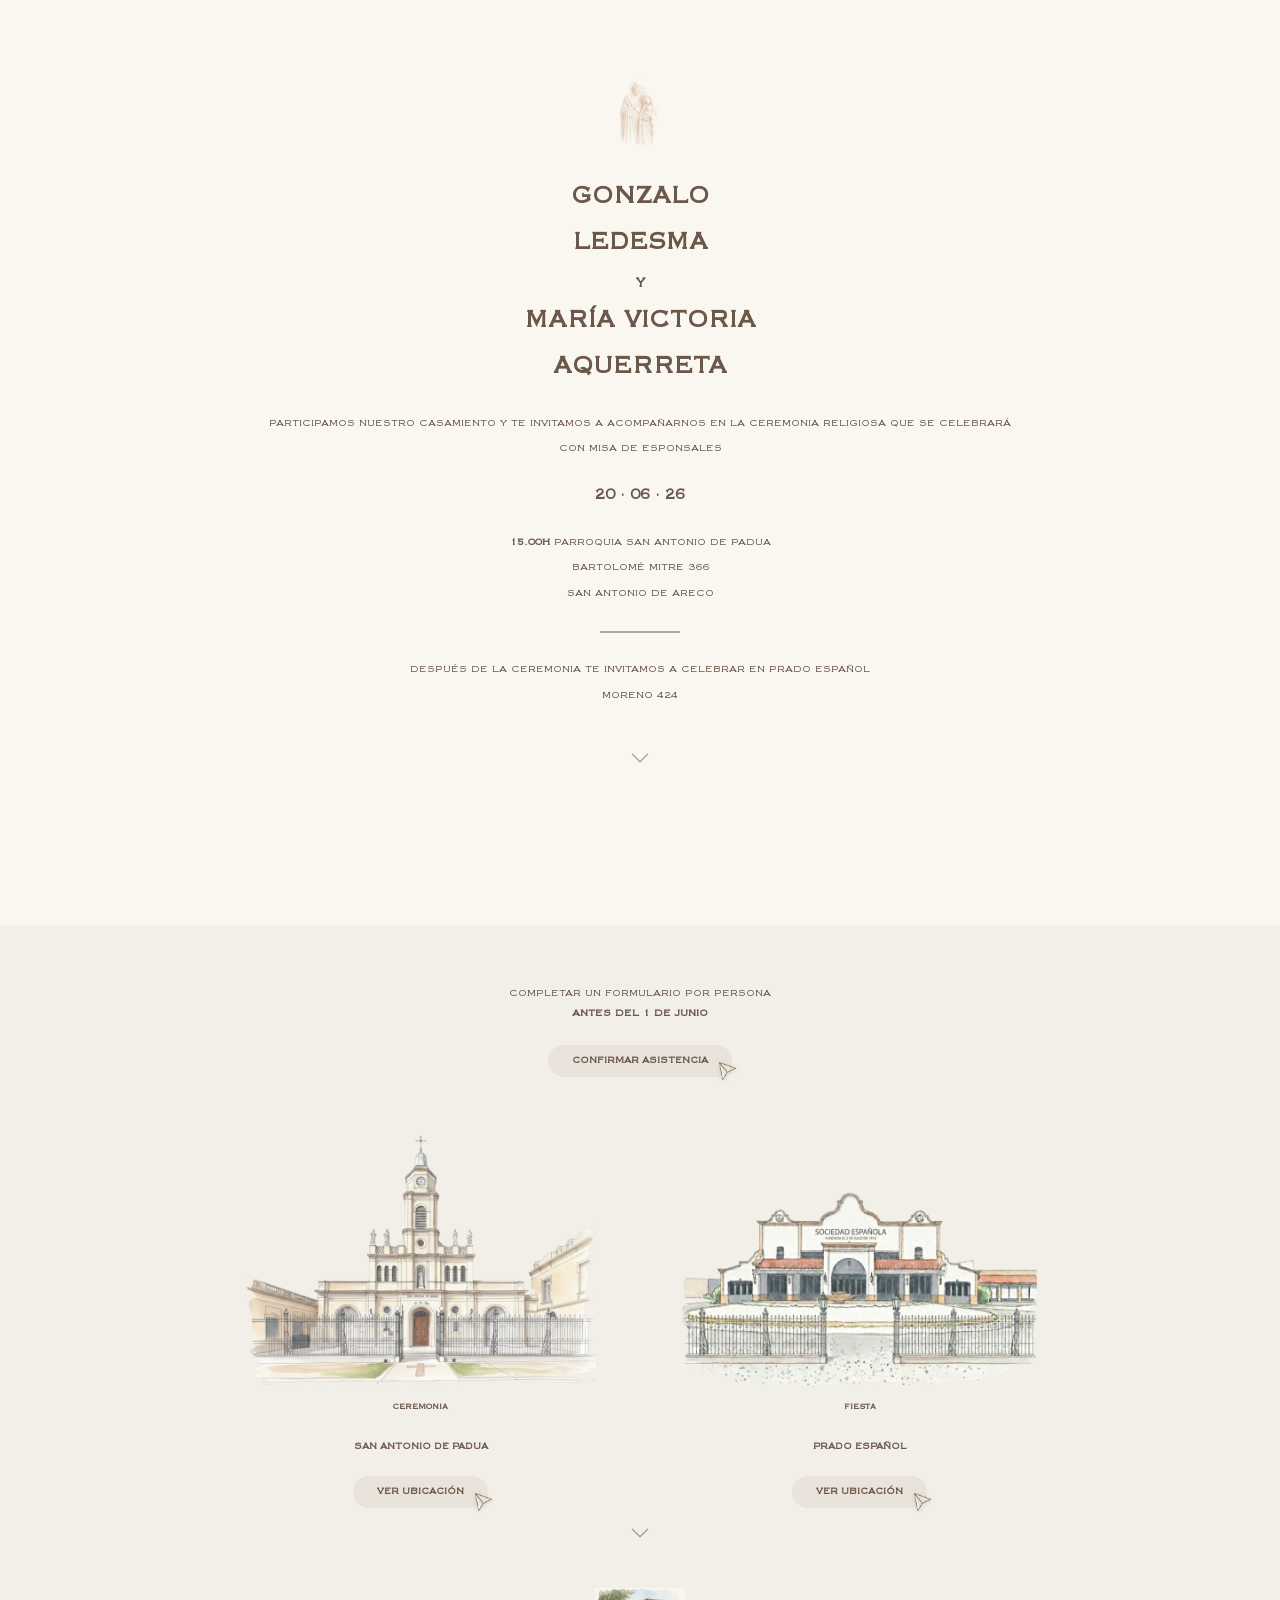
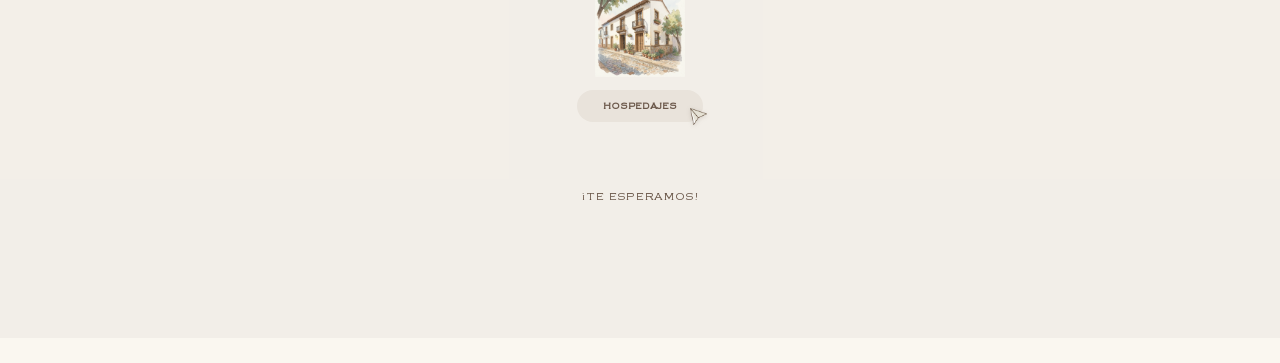
==== inv-gyv/index.html @ 367d3600 "Add files via upload" ====
<!DOCTYPE html>
<html lang="es">
<head>
    <meta charset="UTF-8">
    <meta name="viewport" content="width=device-width, initial-scale=1.0">
    <title>Invitación - Gonzalo y Victoria</title>
    <meta property="og:title" content="Invitación - Gonzalo y María Victoria">
    <meta property="og:image" content="https://ticketia.com.ar/casamiento/img/og-invitacion.jpg">
    <meta property="og:type" content="website">
    <meta name="twitter:card" content="summary_large_image">
    <meta name="twitter:image" content="https://ticketia.com.ar/casamiento/img/og-invitacion.jpg">
    <link rel="stylesheet" href="https://cdn.jsdelivr.net/npm/bootstrap@5.3.2/dist/css/bootstrap.min.css">
    <link rel="stylesheet" href="https://cdn.jsdelivr.net/npm/bootstrap-icons@1.11.3/font/bootstrap-icons.min.css">
    <link rel="stylesheet" href="../css/styles.css?v=202603182200">
    <script>
    (function() {
        var ua = navigator.userAgent || navigator.vendor || window.opera;
        var os = 'os-other';
        if (/iPad|iPhone|iPod/.test(ua)) os = 'os-ios';
        else if (/Mac/.test(navigator.platform) || /Macintosh|MacIntel/.test(ua)) os = 'os-mac';
        else if (/Android/.test(ua)) os = 'os-android';
        else if (/Win/.test(navigator.platform) || /Windows/.test(ua)) os = 'os-windows';
        document.documentElement.classList.add(os);
    })();
    </script>
</head>
<body>

    <main class="container">
        <div class="page page-1">
        <div class="first-screen">
        <div class="intro-block">
        <section class="section hero">
            <img src="../img/sagrada-familia.png" alt="Sagrada Familia" class="top-icon">
            <h1 class="names">
                GONZALO<br>LEDESMA<br>
                <span class="and">Y</span>
                MARÍA VICTORIA<br>AQUERRETA
            </h1>
            <div class="divider divider-line divider--no-line"></div>
            <p class="text-caps text-smaller">
                Participamos nuestro casamiento y te invitamos a acompañarnos en la ceremonia religiosa que se celebrará con misa de esponsales
            </p>
        </section>

        <section class="section details">

            <h2 class="main-date">20 · 06 · 26</h2>
            <p class="text-caps text-smaller">
                <span class="time-sep">15.00H </span>Parroquia San Antonio de Padua<br>
                Bartolomé Mitre 366<br>
                San Antonio de Areco
            </p>
            
            <div class="divider divider-line divider--balanced"></div>
            
            <p class="text-caps text-smaller text-recepcion">Después de la ceremonia te invitamos a celebrar en Prado Español<br>Moreno 424</p>
        </section>
        </div>
            
            <a href="#confirmar" class="scroll-indicator" aria-label="Ver siguiente sección">
                <i class="bi bi-chevron-down" aria-hidden="true"></i>
            </a>
        </div>
        </div>

        <div class="page page-2" id="confirmar">
        <div class="page-2-screen">
        <section class="section maps">
            <div class="maps-confirm-block">
            <div class="confirm-subtitle text-caps text-center">
                <div class="confirm-subtitle-inner d-flex align-items-center justify-content-center">
                    <div class="confirm-subtitle-text">
                        <span class="d-block">Completar un formulario por persona</span>
                        <span class="d-block fw-bold">Antes del 1 de junio</span>
                    </div>
                </div>
            </div>
            <a href="https://forms.gle/mRhvMFod8BnB5Qyu6" target="_blank" class="btn-pill btn-confirmar">
                <span class="btn-text">CONFIRMAR ASISTENCIA</span>
                <img src="../img/link-arrow.png" alt="flecha" class="btn-icon">
            </a>
            </div>
            <div class="locations-wrapper">
                <div class="locations-inner">
                    <div class="divider divider-spacer"></div>
                    <div class="page-2-grid">
                <a href="https://maps.app.goo.gl/b9qZUsGvnFWjvFaM9" target="_blank" rel="noopener" class="location-card">
                    <div class="img-frame">
                        <img src="../img/iglesia.png" alt="Ceremonia" class="location-img">
                    </div>
                    <p class="label-mini">CEREMONIA</p>
                    <p class="label-place">SAN ANTONIO DE PADUA</p>
                    <span class="btn-pill">
                        <span class="btn-text">VER UBICACIÓN</span>
                        <img src="../img/link-arrow.png" alt="" class="btn-icon" aria-hidden="true">
                    </span>
                </a>

                <a href="https://maps.app.goo.gl/tAFMuEjsrRdoQoL3A" target="_blank" rel="noopener" class="location-card" id="fiesta">
                    <div class="img-frame">
                        <img src="../img/prado.png" alt="Fiesta" class="location-img">
                    </div>
                    <p class="label-mini">FIESTA</p>
                    <p class="label-place">PRADO ESPAÑOL</p>
                    <span class="btn-pill">
                        <span class="btn-text">VER UBICACIÓN</span>
                        <img src="../img/link-arrow.png" alt="" class="btn-icon" aria-hidden="true">
                    </span>
                </a>

                <a href="#btn-hospedaje" class="scroll-indicator scroll-indicator--inline" aria-label="Ver hospedajes">
                    <i class="bi bi-chevron-down" aria-hidden="true"></i>
                </a>

                <a href="#" class="extra-block" id="btn-hospedaje" role="button" aria-label="Ver hospedajes">
                    <div class="img-frame-mini">
                        <img src="../img/hospedaje.png" alt="" class="icon-extra" aria-hidden="true">
                    </div>
                    <span class="btn-pill">
                        <span class="btn-text">HOSPEDAJES</span>
                        <img src="../img/link-arrow.png" alt="" class="btn-icon" aria-hidden="true">
                    </span>
                </a>
                    </div>
                </div>
            </div>
            <h1 class="final-msg">¡TE ESPERAMOS!</h1>
        </section>
        </div>
        </div>

    </main>

    <div id="modal-hospedaje" class="modal" aria-hidden="true">
        <div class="modal-overlay"></div>
        <div class="modal-content">
            <button class="modal-close" aria-label="Cerrar">&times;</button>
            <h2 class="modal-title">HOSPEDAJES</h2>
            <ul class="modal-list">
                <li><a href="https://laflorida.ar/" target="_blank" rel="noopener">Florida Casa Pueblo</a></li>
                <li><a href="https://www.laolladecobre.com.ar/categoria/hospedajes" target="_blank" rel="noopener">La Olla de Cobre</a></li>
                <li><a href="https://www.instagram.com/cheskapasteleria/" target="_blank" rel="noopener">Cheska</a></li>
                <li><a href="https://santacatalinahotel.com.ar/portal/es-es/2689/inicio_Hotelsantacatalina" target="_blank" rel="noopener">Hotel Santa Catalina</a></li>
                <li><a href="https://hotel-sancarlos.com.ar/portal/es-es/2689/inicio" target="_blank" rel="noopener">Hotel San Carlos</a></li>
                <li><a href="https://unaltoenlahuella.com/" target="_blank" rel="noopener">Un Alto en la Huella</a></li>
                <li><a href="https://www.hotelfuaz.com.ar/" target="_blank" rel="noopener">Hotel Fuaz</a></li>
                <li><a href="https://wa.me/5492326471536" target="_blank" rel="noopener">Lo de Marieta</a></li>
                <li><a href="https://www.instagram.com/s/aGlnaGxpZ2h0OjE3ODQ4Mzc5ODYxNjQ5Mzk4?story_media_id=3546263305390215843_44239456198&igsh=MWI0bTliNHA1ZzkzdA==" target="_blank" rel="noopener">Areco Host</a></li>
                <li><a href="https://www.sanantoniodeareco.com/donde-dormir" target="_blank" rel="noopener">Otros hospedajes</a></li>
            </ul>
        </div>
    </div>

    <script>
    (function() {
        const btn = document.getElementById('btn-hospedaje');
        const modal = document.getElementById('modal-hospedaje');
        const overlay = modal?.querySelector('.modal-overlay');
        const closeBtn = modal?.querySelector('.modal-close');

        function openModal() {
            modal?.classList.add('is-open');
            modal?.setAttribute('aria-hidden', 'false');
            document.body.style.overflow = 'hidden';
        }

        function closeModal() {
            modal?.classList.remove('is-open');
            modal?.setAttribute('aria-hidden', 'true');
            document.body.style.overflow = '';
        }

        btn?.addEventListener('click', function(e) {
            e.preventDefault();
            openModal();
        });

        overlay?.addEventListener('click', closeModal);
        closeBtn?.addEventListener('click', closeModal);

        document.addEventListener('keydown', function(e) {
            if (e.key === 'Escape' && modal?.classList.contains('is-open')) closeModal();
        });
    })();

    (function() {
        const indicators = document.querySelectorAll('.scroll-indicator');
        if (!indicators.length) return;

        function updateVisibility(anchor, targetEl) {
            if (!targetEl) return;
            const rect = targetEl.getBoundingClientRect();
            const vh = window.innerHeight;
            const targetId = targetEl.id;
            var hide = false;
            if (rect.bottom < 0) {
                hide = true;
            } else if (targetId === 'fiesta') {
                hide = rect.top < vh * 0.35;
            } else if (targetId === 'btn-hospedaje') {
                hide = rect.top < vh * 0.6;
            } else {
                hide = rect.top < vh && rect.bottom > 0;
            }
            anchor.classList.toggle('scroll-indicator--hidden', hide);
        }

        indicators.forEach(function(anchor) {
            const href = anchor.getAttribute('href');
            if (!href || !href.startsWith('#')) return;
            const targetId = href.slice(1);
            const target = document.getElementById(targetId);
            if (!target) return;

            anchor.addEventListener('click', function(e) {
                if (targetId === 'confirmar' || targetId === 'btn-hospedaje') {
                    e.preventDefault();
                    target.scrollIntoView({ behavior: 'smooth', block: 'start' });
                }
            });

            if (anchor.classList.contains('scroll-indicator--inline')) {
                function checkInlineArrow() {
                    var rect = target.getBoundingClientRect();
                    var vh = window.innerHeight;
                    anchor.classList.toggle('scroll-indicator--hidden', rect.top < vh * 0.6);
                }
                window.addEventListener('scroll', checkInlineArrow, { passive: true });
                window.addEventListener('resize', checkInlineArrow);
                checkInlineArrow();
            } else {
                var observer = new IntersectionObserver(function(entries) {
                    entries.forEach(function(entry) {
                        updateVisibility(anchor, entry.target);
                    });
                }, { threshold: [0, 0.01, 1], rootMargin: '0px' });
                observer.observe(target);
                updateVisibility(anchor, target);
            }
        });
    })();
    </script>

</body>
</html>
---- css/styles.css ----
/* =========================================
   ESTILOS POR SISTEMA OPERATIVO
   (Clases: .os-ios, .os-mac, .os-android, .os-windows)
   Ajustar aquí si algo se ve distinto en cada SO
   ========================================= */

/* Ejemplo iOS/macOS */
/* .os-ios .top-icon { width: 50px; } */
/* .os-mac h1.names { font-size: 1.5rem; } */

/* Ejemplo Android/Windows */
/* .os-android .text-caps { font-size: 0.65rem; } */
/* .os-windows .container { width: 68%; } */

/* =========================================
   FUENTE COPPERPLATE GOTHIC 32 BC (local)
   ========================================= */
@font-face {
    font-family: 'Copperplate Gothic 32 BC';
    src: url('../fonts/copperplate-gothic-32bc.woff2') format('woff2'),
         url('../fonts/copperplate-gothic-32bc.otf') format('opentype');
    font-weight: normal;
    font-style: normal;
    font-display: swap;
}

/* =========================================
   VARIABLES Y CONFIGURACIÓN BASE
   ========================================= */
   :root {
    --color-text: #6b584a;
    --color-bg: #faf7f0;
    --color-btn: #e9e3db;
    --color-gris-oscuro: rgba(109, 91, 74, 0.05);
    --font-main: 'Copperplate Gothic 32 BC', Georgia, 'Times New Roman', serif;
    --space: 16px;
}

* {
    box-sizing: border-box;
    margin: 0;
    padding: 0;
}

/* Base fija: 1rem = 16px en todos los dispositivos (iPhone, Android, etc.) */
html {
    font-size: 16px;
    scroll-behavior: smooth;
    -webkit-text-size-adjust: 100%;
    text-size-adjust: 100%;
    -moz-text-size-adjust: 100%;
    -ms-text-size-adjust: 100%;
    overflow-x: hidden;
}

/* Scroll snap: al hacer scroll, encaja en cada "página" */
body {
    scroll-snap-type: y proximity;
    overflow-x: hidden;
}

body {
    background-color: var(--color-bg);
    font-family: var(--font-main);
    color: var(--color-text);
    text-align: center;
    line-height: 2.34;
    -webkit-font-smoothing: antialiased;
    -moz-osx-font-smoothing: grayscale;
    
    /* CORRECCIÓN DE NÚMEROS: lining-nums para altura uniforme */
    font-variant-numeric: lining-nums;
    -moz-font-feature-settings: "lnum";
    -webkit-font-feature-settings: "lnum";
    font-feature-settings: "lnum";
}

/* CONTENEDOR PRINCIPAL: Controla el aire lateral (15% margen a los lados) */
.container {
    width: 80%;
    max-width: 600px;
    margin: 0 auto;
    padding: 45px 25px;
}

/* Páginas: solo la primera ocupa el viewport, el resto fluye con su contenido */
.page {
    min-height: auto;
    display: flex;
    flex-direction: column;
    justify-content: flex-start;
    scroll-snap-align: start;
}
.page-1 {
    min-height: 100vh;
    min-height: 100dvh;
    padding-bottom: 32px;
    justify-content: center;
}

.first-screen {
    --space: 20px;
}


/* Flecha indicadora de scroll: junto a "Esperamos..." */
.scroll-indicator {
    margin-top: calc(var(--space) * 0.5);
    padding: 6px 0 24px;
    display: flex;
    justify-content: center;
    align-items: center;
    color: var(--color-text);
    opacity: 0.6;
    text-decoration: none;
    transition: opacity 0.3s ease, transform 0.3s ease;
    -webkit-tap-highlight-color: transparent;
}
.scroll-indicator:hover {
    opacity: 1;
    color: var(--color-text);
}
.scroll-indicator:focus,
.scroll-indicator:active {
    outline: none;
}
.scroll-indicator .bi {
    font-size: 20px;
    animation: scroll-bounce 2s ease-in-out infinite;
}
.scroll-indicator--hidden {
    opacity: 0 !important;
    pointer-events: none;
    transition: opacity 0.3s ease;
}
#confirmar {
    scroll-margin-top: 0;
}

/* Página 2: última página, fondo gris hasta el final */
.page-2 {
    width: 100vw;
    max-width: 100vw;
    margin-left: calc(50% - 50vw);
    margin-right: calc(50% - 50vw);
    padding: 0 0 100px;
    background-color: var(--color-gris-oscuro);
    box-sizing: border-box;
}

.page-2 .maps-confirm-block,
.page-2 .locations-wrapper {
    background-color: transparent;
}

.page-2 .final-msg {
    margin-top: 50px;
}

.page-2-screen {
    display: flex;
    flex-direction: column;
    align-items: center;
    width: 100%;
    padding: 30px 0 24px;
}

.page-2-screen .scroll-indicator {
    margin-top: calc(var(--space) * 0.5);
}

@keyframes scroll-bounce {
    0%, 100% { transform: translateY(0); }
    50% { transform: translateY(6px); }
}

/* Hero: altura de viewport móvil */
.section.hero {
    min-height: 100vh;
    min-height: 100dvh;
    display: flex;
    flex-direction: column;
    align-items: center;
    justify-content: center;
}
.section.hero:not(.header-parents) {
    margin-top: -45px;
    padding-top: 20px;
}

/* =========================================
   TIPOGRAFÍA Y ELEMENTOS VISUALES
   ========================================= */
h1.names {
    font-size: 24px;
    font-weight: 700;
    line-height: 1.64;
    margin: 18px 0 12px;
    text-transform: uppercase;
}

.and {
    font-size: 16px;
    display: block;
    margin: 16px 0 8px;
}

.text-caps {
    text-transform: uppercase;
    font-size: 11px;
    margin-bottom: var(--space);
    line-height: 2.34;
    border: none;
}

.text-caps.text-smaller {
    font-size: 12px;
}


.time-sep {
    font-weight: 700;
}

.main-weekday {
    font-size: 15px;
    font-weight: 400;
    font-style: italic;
    text-transform: capitalize;
    margin-bottom: 4px;
    letter-spacing: 0.02em;
}

.main-date {
    font-weight: 700;
    font-size: 17px;
    margin-bottom: var(--space);
    line-height: 2.08;
    text-transform: uppercase;
    border: none;
}

/* Espacio uniforme entre todas las líneas: igual arriba y abajo de cada divider */
.divider {
    margin: 0 auto var(--space);
}

h1.names:has(+ .divider),
.text-caps:has(+ .divider) {
    margin-bottom: var(--space);
}

.divider-line {
    width: 80px;
    height: 0;
    border: none;
    border-top: 2px solid var(--color-text);
    opacity: 0.5;
}

.divider--no-line.divider-line {
    border: none;
    opacity: 0;
}

/* Divider ceremonia/recepción: igual espacio arriba y abajo */
.section.details > p:first-of-type + .divider.divider--balanced {
    margin-top: calc(var(--space) + 8px);
    margin-bottom: calc(var(--space) + 8px);
}
.intro-block:has(.header-parents) .section.details > p:first-of-type + .divider.divider--balanced {
    margin-top: calc(var(--space) + 20px);
    margin-bottom: calc(var(--space) + 20px);
}
.section.details > p:first-of-type {
    margin-bottom: 0;
}
.text-recepcion {
    margin-top: 0;
}

/* Entre Arquerreta y Participamos: espacio moderado */
.section.hero h1.names:has(+ .divider) {
    margin-bottom: 10px;
}
.section.hero .divider.divider--no-line {
    margin-top: 0;
    margin-bottom: 10px;
}

/* Compensar espacio: dividers invisibles mantienen/amplían el espacio vertical */
.first-screen .divider.divider--no-line {
    margin-bottom: calc(var(--space) + 14px);
}

.top-icon {
    display: block;
    width: 62px;
    height: auto;
    margin: 16px auto 32px;
}

/* =========================================
   LAYOUT PADRES (gonyvickypadres)
   ========================================= */
/* Primera página centrada verticalmente (menos contenido) */
.page-1:has(.header-parents) {
    justify-content: flex-start;
    min-height: auto;
}
.first-screen:has(.header-parents) {
    display: flex;
    flex-direction: column;
    justify-content: flex-start;
    flex: 1;
    min-height: auto;
    padding-top: 6vh;
    padding-bottom: env(safe-area-inset-bottom);
}
.section.hero.header-parents {
    min-height: auto;
}
.header-parents .top-icon {
    margin-top: 2px;
}

/* Padres debajo de la imagen, uno a cada lado */
.header-parents .parents-row {
    display: flex;
    flex-direction: row;
    flex-wrap: nowrap;
    align-items: flex-start;
    justify-content: space-between;
    gap: 12px;
    margin-top: 20px;
    margin-bottom: var(--space);
    width: 100vw;
    max-width: 100vw;
    margin-left: calc(50% - 50vw);
    margin-right: calc(50% - 50vw);
    padding: 0 8px;
    box-sizing: border-box;
}

.header-parents .parents-col {
    flex: 1 1 auto;
    min-width: 0;
    max-width: 48%;
}

.header-parents .parents-col--left,
.header-parents .parents-col--right {
    text-align: center;
}

.header-parents .parents-block {
    display: block;
}

.header-parents .parents-block--mother {
    margin-top: 12px;
}

.header-parents .parents-names {
    font-size: 11px;
    font-weight: 600;
    text-transform: uppercase;
    line-height: 1.4;
    margin: 0;
}

.header-parents .text-invitan {
    margin-top: 0;
    margin-bottom: var(--space);
    line-height: 2.15;
}

.header-parents .names-inline {
    font-size: 26px;
    line-height: 1.4;
    margin: 0 0 var(--space);
}

/* =========================================
   BOTONES CONSISTENTES (RSVP, UBICACIÓN, EXTRAS)
   ========================================= */

/* Clase base para todos los botones tipo píldora */
.btn-pill {
    display: inline-flex;
    align-items: center;
    justify-content: center;
    position: relative;
    overflow: visible;
    background-color: var(--color-btn);
    color: var(--color-text);
    text-decoration: none;
    border-radius: 50px;
    font-weight: 700;
    font-size: 11px;
    margin: 10px auto;
    height: 32px;
    padding: 0 24px;
    min-width: 126px;
    transition: background-color 0.3s ease;
}

.btn-pill:hover {
    background-color: #dfd8cf;
}

.btn-confirmar {
    font-weight: 700;
}

/* Icono link-arrow: anclado en esquina inferior derecha, sobresale del botón */
.btn-pill .btn-icon {
    position: absolute;
    bottom: -3px;
    right: -4px;
    width: 17px;
    height: auto;
    filter: drop-shadow(0 1px 2px rgba(107, 88, 74, 0.2));
}

/* Texto del botón */
.btn-text {
    position: relative;
    z-index: 1;
}


/* Bloque intro: en desktop ocupa el viewport para que el pliegue quede tras Prado Español */
.intro-block {
    display: flex;
    flex-direction: column;
}

/* Frase "Esperamos..." - ahora en first-screen, encima del botón */
.rsvp-subtext {
    margin-top: 0;
    margin-bottom: var(--space);
    font-size: 10px;
}

.section.maps .confirm-subtitle {
    margin-top: 0;
    margin-bottom: 12px;
    padding: 0;
    display: flex;
    align-items: center;
    justify-content: center;
    background: none;
    border: none;
    color: var(--color-text);
}

.section.maps .confirm-subtitle .bi,
.section.maps .confirm-subtitle .confirm-subtitle-icon {
    color: var(--color-text);
    flex-shrink: 0;
    line-height: 1;
    display: flex;
    align-items: center;
    justify-content: center;
    font-size: 13px;
}

.section.maps .confirm-subtitle-inner {
    align-items: center;
}

.section.maps .confirm-subtitle-text {
    font-size: 12px;
    flex: 0 1 auto;
    text-align: center;
    line-height: 1.5;
    color: var(--color-text);
}

.section.maps .confirm-subtitle-text .d-block + .d-block {
    margin-top: 0.15em;
}

/* Bloque confirmar + info: mismo fondo que CÓMO LLEGAR */
.maps-confirm-block {
    width: 100vw;
    margin-left: calc(-50vw + 50%);
    margin-right: calc(-50vw + 50%);
    background-color: rgba(109, 91, 74, 0.05);
    padding: 30px 25px 12px;
}

.maps-confirm-block .confirm-subtitle {
    background: none;
    border: none;
    box-shadow: none;
}

/* =========================================
   GRILLA DE UBICACIONES (IGLESIA Y PRADO)
   ========================================= */
.locations-wrapper {
    width: 100vw;
    margin-left: calc(-50vw + 50%);
    margin-right: calc(-50vw + 50%);
    background-color: rgba(109, 91, 74, 0.05);
    padding: 8px 25px 30px;
}

.locations-wrapper .divider-spacer {
    margin: 0 0 4px;
}

.locations-inner {
    max-width: 600px;
    margin: 0 auto;
}

.locations-grid {
    display: flex;
    flex-direction: column;
    gap: 35px;
    margin-top: 28px;
}

/* Grilla unificada: ceremonia, fiesta, hospedajes, regalos con mismo espaciado */
.page-2-grid {
    display: flex;
    flex-direction: column;
    align-items: center;
    gap: 28px;
    margin-top: 28px;
}

.page-2-grid .location-card .btn-pill {
    margin-bottom: 0;
}

/* Flecha entre fiesta y hospedajes: compensa con márgenes negativos */
.scroll-indicator--inline {
    margin-top: -24px !important;
    margin-bottom: -24px !important;
    padding: 2px 0 !important;
}

/* Un poco más de espacio entre fiesta y hospedajes/regalos */
.page-2-grid #btn-hospedaje,
.page-2-grid .extra-block--regalo {
    margin-top: 16px;
}

.location-card {
    width: 100%;
    display: flex;
    flex-direction: column;
    align-items: center;
    text-decoration: none;
    color: inherit;
    cursor: pointer;
}
a.location-card:hover {
    color: inherit;
    text-decoration: none;
}

.img-frame {
    width: 100%;
    height: 200px;
    display: flex;
    align-items: flex-end;
    justify-content: center;
    margin-bottom: 6px;
}

.location-img {
    max-width: 100%;
    max-height: 100%;
    object-fit: contain;
    object-position: bottom;
}

.label-mini {
    font-size: 9px;
    font-weight: 700;
    margin-top: 6px;
}

.label-place {
    font-size: 11px;
    font-weight: 600;
    margin-bottom: 6px;
    text-transform: uppercase;
}

.section-title {
    font-size: 11px;
    font-weight: 400;
    margin-bottom: 18px;
    text-transform: uppercase;
}

/* =========================================
   SECCIÓN EXTRAS (HOSPEDAJE Y REGALOS)
   ======================================== */
.extras-grid {
    display: flex;
    flex-direction: column;
    align-items: center;
    gap: 35px;
    margin-bottom: 35px;
}

.extra-block {
    display: flex;
    flex-direction: column;
    align-items: center;
    text-decoration: none;
    color: inherit;
    cursor: pointer;
}
a.extra-block:hover {
    color: inherit;
    text-decoration: none;
}

.img-frame-mini {
    width: 120px;
    height: 100px;
    display: flex;
    align-items: center;
    justify-content: center;
    margin-bottom: 8px;
}

.icon-extra {
    max-width: 100%;
    max-height: 90px;
    object-fit: contain;
}

/* Botón directamente debajo de la imagen */
.extra-block .btn-pill {
    margin-top: 0;
}

/* =========================================
   MÓVIL: primera pantalla hasta Esperamos, botón en siguiente página
   ========================================= */
@media (max-width: 767px) {
    /* Primera pantalla ocupa el viewport: hero + details + Esperamos */
    .first-screen {
        min-height: 100dvh;
        display: flex;
        flex-direction: column;
    }

    /* Divider entre Prado y Esperamos: mismo espacio que el resto (arriba = abajo) */
    .intro-block:has(+ .divider) .details > .text-caps:last-child {
        margin-bottom: 0;
    }
    .intro-block:has(+ .divider) {
        margin-bottom: var(--space);
    }
    .intro-block + .divider {
        margin: 0 auto var(--space);
    }

    .container {
        padding: 20px 20px;
    }

    .section.hero {
        min-height: auto;
    }
    .section.hero:not(.header-parents) {
        margin-top: -20px;
        padding-top: 12px;
    }

    .top-icon {
        width: 40px;
        margin: 14px auto 24px;
    }

    h1.names {
        font-size: 19px;
        margin: 8px 0 4px;
    }

    .and {
        margin: 6px 0 3px;
    }

    .text-caps {
        font-size: 9px;
        margin-bottom: var(--space);
        line-height: 2.15;
    }
    .text-caps.text-smaller {
        font-size: 11px;
    }
    .section.maps .confirm-subtitle-text {
        font-size: 11px;
    }

    .main-weekday {
        font-size: 12px;
        margin-bottom: 2px;
    }
    .main-date {
        font-size: 13px;
        margin-bottom: var(--space);
        white-space: nowrap;
    }
    .final-msg {
        font-size: 11px;
    }

    :root {
        --space: 10px;
    }
    .first-screen {
        --space: 14px;
    }

    .divider {
        margin: 0 auto var(--space);
    }

    h1.names:has(+ .divider),
    .text-caps:has(+ .divider) {
        margin-bottom: var(--space);
    }

    .btn-pill {
        margin: 6px auto;
    }

    /* Sin padding superior: el fondo oscuro empieza al tope al hacer scroll */
    .section.maps {
        padding-top: 0;
    }

    /* Mayor espaciado vertical entre líneas */
    body {
        line-height: 2.34;
    }

    h1.names {
        line-height: 1.57;
    }

    /* Flecha pegada a "Esperamos...", sin espacio extra abajo */
    .first-screen .rsvp-subtext {
        margin-bottom: 0;
    }
    .scroll-indicator {
        margin-top: 2px;
        padding: 2px 0 6px;
    }
    /* Ubicaciones: imágenes más bajas y textos/botón más cercanos */
    .location-card .img-frame {
        height: 130px;
        margin-bottom: 4px;
    }
    .location-card .label-mini {
        margin-top: 2px;
        margin-bottom: 2px;
    }
    .location-card .label-place {
        margin-bottom: 4px;
    }
.location-card .btn-pill {
    margin-top: 4px;
    margin-bottom: 0;
}

    /* Ceremonia y fiesta: mínimo espacio entre ellos en móvil */
    .page-2-grid {
        gap: 24px;
        margin-top: 12px;
    }
    .scroll-indicator .bi {
        font-size: 17px;
    }
    .page-1 {
        padding-bottom: 12px;
    }

    .page-2-screen {
        padding: 20px 0 20px;
    }
    .page-2 {
        padding-bottom: 60px;
    }

    .header-parents .parents-row {
        margin-top: 16px;
        margin-bottom: var(--space);
        gap: 8px;
        padding: 0 6px;
    }
    .header-parents .parents-names {
        font-size: 10px;
    }
    .header-parents .names-inline {
        font-size: 22px;
    }

    /* Reducir min-height del first-screen en móvil para que quepa Esperamos + flecha */
    .first-screen {
        min-height: auto;
    }
    /* Padres: primera página ocupa todo el viewport en móvil (no mostrar página 2) */
    .page-1:has(.header-parents) {
        min-height: 100dvh;
        min-height: 100vh;
    }
    .first-screen:has(.header-parents) {
        min-height: 100dvh;
        min-height: 100vh;
    }
}

/* =========================================
   AJUSTES PARA DESKTOP (PC)
   ========================================= */
@media (min-width: 768px) {
    /* Menos espacio para que "Esperamos..." entre en primera vista */
    :root {
        --space: 12px;
    }
    .first-screen {
        --space: 16px;
    }

    /* Sin min-height: todo el primer bloque (hasta Esperamos) fluye y cabe en primera vista */
    .intro-block {
        min-height: auto;
    }

    /* Divider entre Prado y Esperamos: mismo espacio que el resto (arriba = abajo) */
    .intro-block:has(+ .divider) .details > .text-caps:last-child {
        margin-bottom: 0;
    }
    .intro-block:has(+ .divider) {
        margin-bottom: var(--space);
    }
    .intro-block + .divider {
        margin: 0 auto var(--space);
    }

    /* Intro desktop: espaciado compacto para que todo entre (incl. Esperamos) */
    .intro-block .top-icon {
        width: 40px;
        margin: 14px auto 24px;
    }

    .intro-block h1.names {
        font-size: 28px;
        margin: 6px 0 3px;
    }

    .intro-block .and {
        margin: 4px 0 2px;
    }

    .intro-block .text-caps {
        margin-bottom: var(--space);
    }

    .intro-block .main-date {
        margin-bottom: var(--space);
    }

    .intro-block .divider {
        margin: 0 auto var(--space);
    }

    .intro-block h1.names:has(+ .divider),
    .intro-block .text-caps:has(+ .divider) {
        margin-bottom: var(--space);
    }

    .container {
        max-width: 850px;
        padding: 25px 50px;
    }

    /* Line-height más compacto para que todo entre */
    .intro-block {
        line-height: 2.15;
    }
    .intro-block .text-caps {
        line-height: 2.15;
    }

    /* Hero: en desktop no forzar altura completa */
    .section.hero {
        min-height: auto;
    }
    .section.hero:not(.header-parents) {
        padding-top: 0;
    }

    h1.names {
        font-size: 30px;
    }

    .locations-wrapper {
        padding: 8px 25px;
    }

    .page-2-grid {
        display: grid;
        grid-template-columns: repeat(2, 1fr);
        gap: 28px;
        max-width: 850px;
        margin-left: auto;
        margin-right: auto;
    }

    /* Flecha ocupa toda la fila para que hospedajes y regalos queden en la misma fila */
    .page-2-grid .scroll-indicator--inline {
        grid-column: 1 / -1;
        justify-self: center;
    }

    .location-card {
        max-width: 400px;
        justify-self: center;
    }

    .locations-inner {
        max-width: 850px;
    }

    .img-frame {
        height: 250px;
    }

    /* Con regalos: hospedajes y regalos alineados en fila */
    .page-2-grid:has(.extra-block--regalo) .extra-block {
        flex: 1;
        max-width: 280px;
        justify-self: center;
    }

    /* Sin regalos: hospedajes centrado solo */
    .page-2-grid:not(:has(.extra-block--regalo)) .extra-block {
        grid-column: 1 / -1;
        justify-self: center;
        max-width: 280px;
    }

    .header-parents .parents-names {
        font-size: 12px;
    }
    .header-parents .names-inline {
        font-size: 30px;
    }
    .final-msg {
        font-size: 15px;
    }
}

.final-msg {
    font-size: 13px;
    margin-top: 50px;
}

/* =========================================
   MODAL HOSPEDAJES
   ========================================= */
.modal {
    position: fixed;
    inset: 0;
    z-index: 1000;
    display: flex;
    align-items: center;
    justify-content: center;
    padding: 20px;
    opacity: 0;
    visibility: hidden;
    transition: opacity 0.3s, visibility 0.3s;
}

.modal.is-open {
    opacity: 1;
    visibility: visible;
}

.modal-overlay {
    position: absolute;
    inset: 0;
    background: rgba(107, 88, 74, 0.4);
    cursor: pointer;
}

.modal-content {
    position: relative;
    background: var(--color-bg);
    color: var(--color-text);
    max-width: 400px;
    width: 100%;
    max-height: 85vh;
    overflow-y: auto;
    padding: 30px 25px;
    border-radius: 12px;
    box-shadow: 0 10px 40px rgba(0,0,0,0.15);
}

.modal-close {
    position: absolute;
    top: 12px;
    right: 15px;
    background: none;
    border: none;
    font-size: 20px;
    color: var(--color-text);
    cursor: pointer;
    line-height: 1;
    opacity: 0.7;
}

.modal-close:hover {
    opacity: 1;
}

.modal-title {
    font-size: 15px;
    font-weight: 700;
    text-transform: uppercase;
    margin-bottom: 20px;
    padding: 0 40px;
    text-align: center;
}

.modal-list {
    list-style: none;
    margin: 0;
    padding: 0;
}

.modal-list li {
    margin-bottom: 8px;
}

.modal-list a {
    color: var(--color-text);
    text-decoration: underline;
    text-underline-offset: 2px;
    font-size: 11px;
}

.modal-list a:hover {
    opacity: 0.8;
}

.modal-list span {
    color: var(--color-text);
    opacity: 0.8;
}
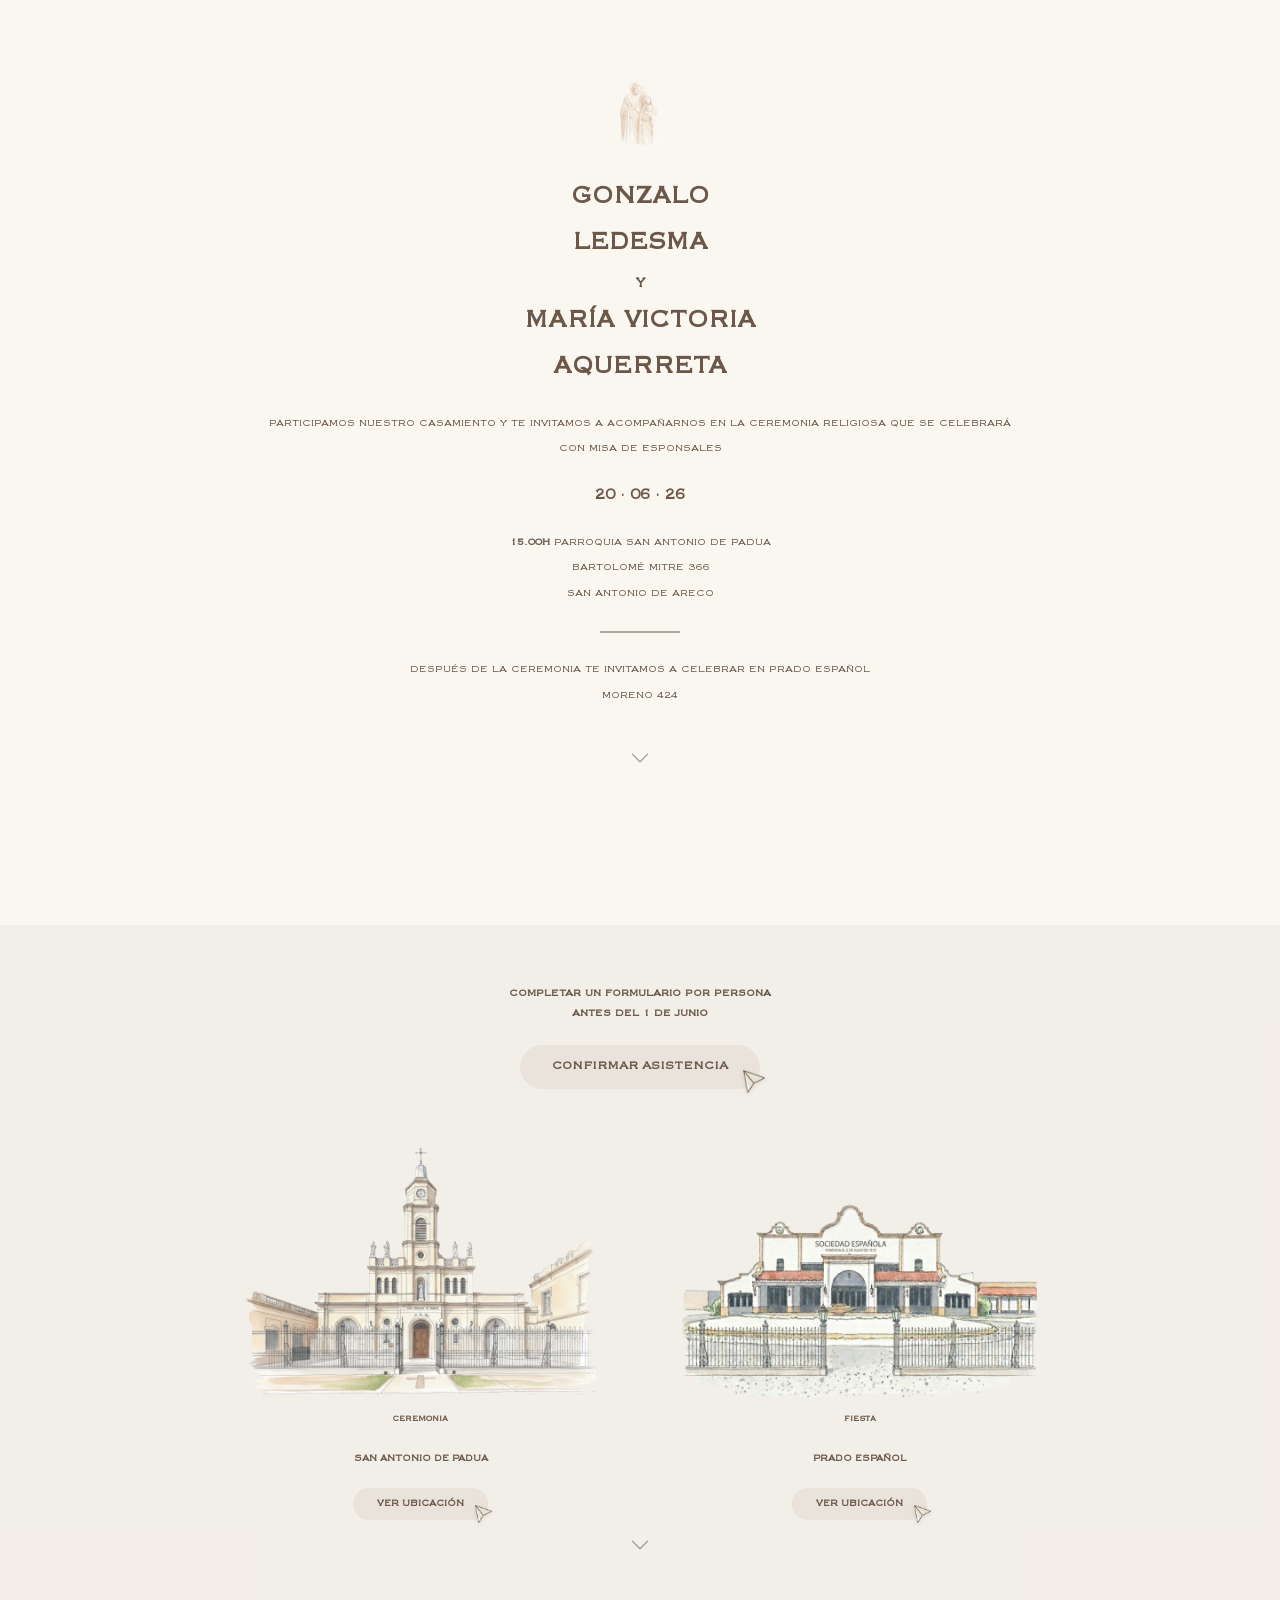
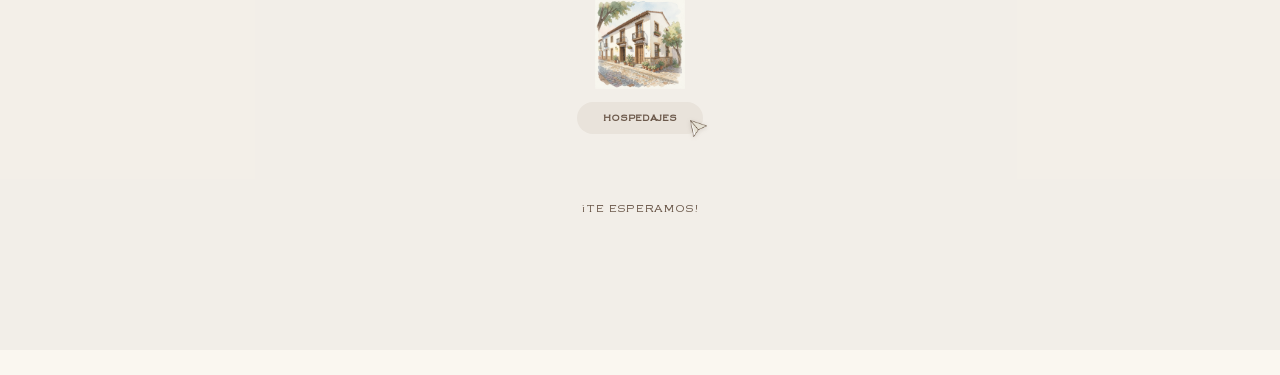
==== commit 2d108926: "Add files via upload" ====
--- a/inv-gyv/index.html
+++ b/inv-gyv/index.html
@@ -3,15 +3,16 @@
 <head>
     <meta charset="UTF-8">
     <meta name="viewport" content="width=device-width, initial-scale=1.0">
-    <title>Invitación - Gonzalo y Victoria</title>
-    <meta property="og:title" content="Invitación - Gonzalo y María Victoria">
-    <meta property="og:image" content="https://ticketia.com.ar/casamiento/img/og-invitacion.jpg">
+    <link rel="icon" type="image/png" href="../img/favicon.png">
+    <title>Casamiento - Gon y Vicky</title>
+    <meta property="og:title" content="Casamiento - Gon y Vicky">
+    <meta property="og:image" content="https://gonlede.github.io/casamiento/img/og-invitacion.jpg">
     <meta property="og:type" content="website">
     <meta name="twitter:card" content="summary_large_image">
-    <meta name="twitter:image" content="https://ticketia.com.ar/casamiento/img/og-invitacion.jpg">
+    <meta name="twitter:image" content="https://gonlede.github.io/casamiento/img/og-invitacion.jpg">
     <link rel="stylesheet" href="https://cdn.jsdelivr.net/npm/bootstrap@5.3.2/dist/css/bootstrap.min.css">
     <link rel="stylesheet" href="https://cdn.jsdelivr.net/npm/bootstrap-icons@1.11.3/font/bootstrap-icons.min.css">
-    <link rel="stylesheet" href="../css/styles.css?v=202603182200">
+    <link rel="stylesheet" href="../css/styles.css?v=202603182201">
     <script>
     (function() {
         var ua = navigator.userAgent || navigator.vendor || window.opera;
@@ -71,7 +72,7 @@
             <div class="confirm-subtitle text-caps text-center">
                 <div class="confirm-subtitle-inner d-flex align-items-center justify-content-center">
                     <div class="confirm-subtitle-text">
-                        <span class="d-block">Completar un formulario por persona</span>
+                        <span class="d-block fw-bold">Completar un formulario por persona</span>
                         <span class="d-block fw-bold">Antes del 1 de junio</span>
                     </div>
                 </div>
--- a/css/styles.css
+++ b/css/styles.css
@@ -409,8 +409,19 @@
     background-color: #dfd8cf;
 }
 
-.btn-confirmar {
-    font-weight: 700;
+/* CTA principal: más grande que VER UBICACIÓN / HOSPEDAJE / REGALOS */
+.btn-pill.btn-confirmar {
+    font-size: 13px;
+    height: 40px;
+    padding: 0 28px;
+    min-width: 200px;
+    font-weight: 800;
+}
+
+.btn-pill.btn-confirmar .btn-icon {
+    width: 20px;
+    bottom: -4px;
+    right: -5px;
 }
 
 /* Icono link-arrow: anclado en esquina inferior derecha, sobresale del botón */
@@ -962,6 +973,17 @@
     }
     .final-msg {
         font-size: 15px;
+    }
+
+    .btn-pill.btn-confirmar {
+        font-size: 14px;
+        height: 44px;
+        padding: 0 32px;
+        min-width: 220px;
+    }
+
+    .btn-pill.btn-confirmar .btn-icon {
+        width: 22px;
     }
 }
 
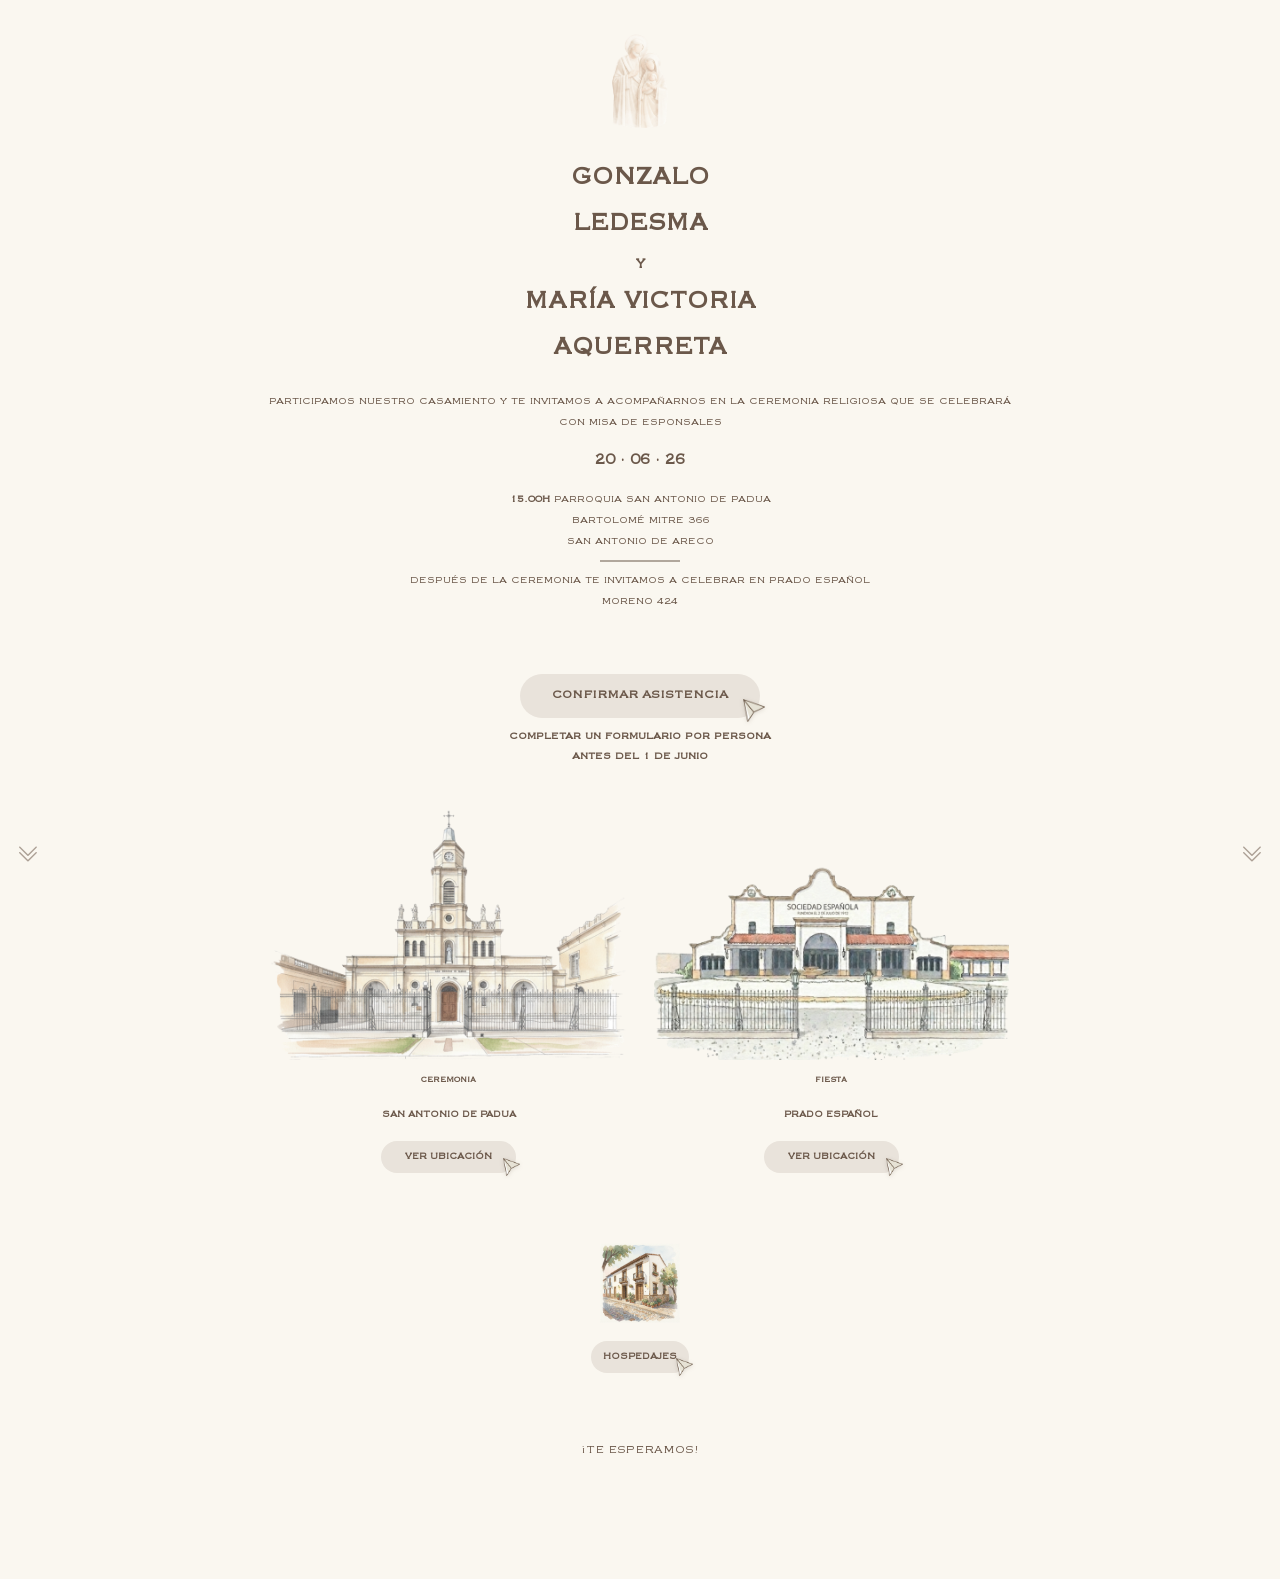
==== commit d3575f9b: "Add files via upload" ====
--- a/inv-gyv/index.html
+++ b/inv-gyv/index.html
@@ -13,6 +13,7 @@
     <link rel="stylesheet" href="https://cdn.jsdelivr.net/npm/bootstrap@5.3.2/dist/css/bootstrap.min.css">
     <link rel="stylesheet" href="https://cdn.jsdelivr.net/npm/bootstrap-icons@1.11.3/font/bootstrap-icons.min.css">
     <link rel="stylesheet" href="../css/styles.css?v=202603182201">
+    <link rel="stylesheet" href="../css/styles-spa.css?v=202603291">
     <script>
     (function() {
         var ua = navigator.userAgent || navigator.vendor || window.opera;
@@ -25,7 +26,16 @@
     })();
     </script>
 </head>
-<body>
+<body class="spa-invite spa-invite--gyv">
+
+    <div class="spa-scroll-hints" id="spa-scroll-hints" role="presentation">
+        <button type="button" class="spa-scroll-hint spa-scroll-hint--left" aria-label="Bajar en la página">
+            <i class="bi bi-chevron-double-down" aria-hidden="true"></i>
+        </button>
+        <button type="button" class="spa-scroll-hint spa-scroll-hint--right" aria-label="Bajar en la página">
+            <i class="bi bi-chevron-double-down" aria-hidden="true"></i>
+        </button>
+    </div>
 
     <main class="container">
         <div class="page page-1">
@@ -52,23 +62,23 @@
                 Bartolomé Mitre 366<br>
                 San Antonio de Areco
             </p>
-            
+
             <div class="divider divider-line divider--balanced"></div>
-            
+
             <p class="text-caps text-smaller text-recepcion">Después de la ceremonia te invitamos a celebrar en Prado Español<br>Moreno 424</p>
         </section>
         </div>
-            
-            <a href="#confirmar" class="scroll-indicator" aria-label="Ver siguiente sección">
-                <i class="bi bi-chevron-down" aria-hidden="true"></i>
-            </a>
         </div>
         </div>
 
         <div class="page page-2" id="confirmar">
         <div class="page-2-screen">
         <section class="section maps">
-            <div class="maps-confirm-block">
+            <div class="maps-confirm-block maps-confirm-block--spa">
+            <a href="https://forms.gle/mRhvMFod8BnB5Qyu6" target="_blank" rel="noopener" class="btn-pill btn-confirmar">
+                <span class="btn-text">CONFIRMAR ASISTENCIA</span>
+                <img src="../img/link-arrow.png" alt="flecha" class="btn-icon">
+            </a>
             <div class="confirm-subtitle text-caps text-center">
                 <div class="confirm-subtitle-inner d-flex align-items-center justify-content-center">
                     <div class="confirm-subtitle-text">
@@ -77,52 +87,46 @@
                     </div>
                 </div>
             </div>
-            <a href="https://forms.gle/mRhvMFod8BnB5Qyu6" target="_blank" class="btn-pill btn-confirmar">
-                <span class="btn-text">CONFIRMAR ASISTENCIA</span>
-                <img src="../img/link-arrow.png" alt="flecha" class="btn-icon">
-            </a>
             </div>
-            <div class="locations-wrapper">
+            <div class="locations-wrapper locations-wrapper--spa">
                 <div class="locations-inner">
                     <div class="divider divider-spacer"></div>
                     <div class="page-2-grid">
-                <a href="https://maps.app.goo.gl/b9qZUsGvnFWjvFaM9" target="_blank" rel="noopener" class="location-card">
+                <div class="location-card location-card--spa">
                     <div class="img-frame">
                         <img src="../img/iglesia.png" alt="Ceremonia" class="location-img">
                     </div>
                     <p class="label-mini">CEREMONIA</p>
                     <p class="label-place">SAN ANTONIO DE PADUA</p>
-                    <span class="btn-pill">
+                    <a href="https://maps.app.goo.gl/b9qZUsGvnFWjvFaM9" target="_blank" rel="noopener" class="btn-pill">
                         <span class="btn-text">VER UBICACIÓN</span>
                         <img src="../img/link-arrow.png" alt="" class="btn-icon" aria-hidden="true">
-                    </span>
-                </a>
-
-                <a href="https://maps.app.goo.gl/tAFMuEjsrRdoQoL3A" target="_blank" rel="noopener" class="location-card" id="fiesta">
+                    </a>
+                </div>
+
+                <div class="location-card location-card--spa" id="fiesta">
                     <div class="img-frame">
                         <img src="../img/prado.png" alt="Fiesta" class="location-img">
                     </div>
                     <p class="label-mini">FIESTA</p>
                     <p class="label-place">PRADO ESPAÑOL</p>
-                    <span class="btn-pill">
+                    <a href="https://maps.app.goo.gl/tAFMuEjsrRdoQoL3A" target="_blank" rel="noopener" class="btn-pill">
                         <span class="btn-text">VER UBICACIÓN</span>
                         <img src="../img/link-arrow.png" alt="" class="btn-icon" aria-hidden="true">
-                    </span>
-                </a>
-
-                <a href="#btn-hospedaje" class="scroll-indicator scroll-indicator--inline" aria-label="Ver hospedajes">
-                    <i class="bi bi-chevron-down" aria-hidden="true"></i>
-                </a>
-
-                <a href="#" class="extra-block" id="btn-hospedaje" role="button" aria-label="Ver hospedajes">
+                    </a>
+                </div>
+
+                <div class="spa-extras-pair spa-extras-pair--single">
+                <div class="extra-block extra-block--spa">
                     <div class="img-frame-mini">
                         <img src="../img/hospedaje.png" alt="" class="icon-extra" aria-hidden="true">
                     </div>
-                    <span class="btn-pill">
+                    <button type="button" class="btn-pill" id="btn-hospedaje" aria-label="Ver hospedajes">
                         <span class="btn-text">HOSPEDAJES</span>
                         <img src="../img/link-arrow.png" alt="" class="btn-icon" aria-hidden="true">
-                    </span>
-                </a>
+                    </button>
+                </div>
+                </div>
                     </div>
                 </div>
             </div>
@@ -172,8 +176,7 @@
             document.body.style.overflow = '';
         }
 
-        btn?.addEventListener('click', function(e) {
-            e.preventDefault();
+        btn?.addEventListener('click', function() {
             openModal();
         });
 
@@ -186,60 +189,38 @@
     })();
 
     (function() {
-        const indicators = document.querySelectorAll('.scroll-indicator');
-        if (!indicators.length) return;
-
-        function updateVisibility(anchor, targetEl) {
-            if (!targetEl) return;
-            const rect = targetEl.getBoundingClientRect();
-            const vh = window.innerHeight;
-            const targetId = targetEl.id;
-            var hide = false;
-            if (rect.bottom < 0) {
-                hide = true;
-            } else if (targetId === 'fiesta') {
-                hide = rect.top < vh * 0.35;
-            } else if (targetId === 'btn-hospedaje') {
-                hide = rect.top < vh * 0.6;
-            } else {
-                hide = rect.top < vh && rect.bottom > 0;
-            }
-            anchor.classList.toggle('scroll-indicator--hidden', hide);
-        }
-
-        indicators.forEach(function(anchor) {
-            const href = anchor.getAttribute('href');
-            if (!href || !href.startsWith('#')) return;
-            const targetId = href.slice(1);
-            const target = document.getElementById(targetId);
-            if (!target) return;
-
-            anchor.addEventListener('click', function(e) {
-                if (targetId === 'confirmar' || targetId === 'btn-hospedaje') {
-                    e.preventDefault();
-                    target.scrollIntoView({ behavior: 'smooth', block: 'start' });
-                }
-            });
-
-            if (anchor.classList.contains('scroll-indicator--inline')) {
-                function checkInlineArrow() {
-                    var rect = target.getBoundingClientRect();
-                    var vh = window.innerHeight;
-                    anchor.classList.toggle('scroll-indicator--hidden', rect.top < vh * 0.6);
-                }
-                window.addEventListener('scroll', checkInlineArrow, { passive: true });
-                window.addEventListener('resize', checkInlineArrow);
-                checkInlineArrow();
-            } else {
-                var observer = new IntersectionObserver(function(entries) {
-                    entries.forEach(function(entry) {
-                        updateVisibility(anchor, entry.target);
-                    });
-                }, { threshold: [0, 0.01, 1], rootMargin: '0px' });
-                observer.observe(target);
-                updateVisibility(anchor, target);
-            }
+        var wrap = document.querySelector('.spa-scroll-hints');
+        if (!wrap) return;
+
+        var threshold = 72;
+
+        function updateBottomState() {
+            var docEl = document.documentElement;
+            var y = window.scrollY || docEl.scrollTop;
+            var maxY = Math.max(0, docEl.scrollHeight - window.innerHeight);
+            var atBottom = maxY <= threshold || (maxY - y) <= threshold;
+            document.body.classList.toggle('spa-at-bottom', atBottom);
+            wrap.setAttribute('aria-hidden', atBottom ? 'true' : 'false');
+        }
+
+        function scrollDownStep() {
+            var docEl = document.documentElement;
+            var maxY = Math.max(0, docEl.scrollHeight - window.innerHeight);
+            var step = Math.max(120, window.innerHeight * 0.72);
+            var next = Math.min(maxY, (window.scrollY || docEl.scrollTop) + step);
+            window.scrollTo({ top: next, behavior: 'smooth' });
+        }
+
+        wrap.querySelectorAll('.spa-scroll-hint').forEach(function(el) {
+            el.addEventListener('click', scrollDownStep);
         });
+
+        window.addEventListener('scroll', updateBottomState, { passive: true });
+        window.addEventListener('resize', updateBottomState);
+        if (document.fonts && document.fonts.ready) {
+            document.fonts.ready.then(updateBottomState);
+        }
+        updateBottomState();
     })();
     </script>
 
--- a/css/styles.css
+++ b/css/styles.css
@@ -646,7 +646,7 @@
 
 .icon-extra {
     max-width: 100%;
-    max-height: 90px;
+    max-height: 80px;
     object-fit: contain;
 }
 
--- a/css/styles-spa.css
+++ b/css/styles-spa.css
@@ -0,0 +1,372 @@
+/* Invitación SPA: una sola columna, fondo uniforme, hints laterales */
+
+body.spa-invite {
+    scroll-snap-type: none;
+    line-height: 1.85;
+    /* Misma “banda” vertical que entre hospedajes/regalos y ¡TE ESPERAMOS! (padding 24 + margin 36) */
+    --spa-band-before-final: 60px;
+}
+
+body.spa-invite .container {
+    padding-top: 28px;
+    padding-bottom: 48px;
+}
+
+body.spa-invite .page,
+body.spa-invite .page-1,
+body.spa-invite .first-screen {
+    min-height: 0 !important;
+    display: block;
+}
+
+body.spa-invite .section.hero {
+    min-height: 0 !important;
+    display: flex;
+    flex-direction: column;
+    align-items: center;
+    justify-content: flex-start;
+}
+
+body.spa-invite .section.hero:not(.header-parents) {
+    margin-top: 0;
+    padding-top: 0;
+}
+
+body.spa-invite .top-icon {
+    margin: 6px auto 18px;
+    width: 56px;
+}
+
+body.spa-invite h1.names {
+    margin: 10px 0 8px;
+}
+
+body.spa-invite .text-caps {
+    margin-bottom: calc(var(--space) * 0.65);
+    line-height: 1.75;
+}
+
+body.spa-invite .text-caps.text-smaller {
+    line-height: 1.72;
+}
+
+body.spa-invite .main-date {
+    margin-bottom: calc(var(--space) * 0.65);
+}
+
+body.spa-invite .divider {
+    margin: 0 auto calc(var(--space) * 0.65);
+}
+
+body.spa-invite .first-screen .divider.divider--no-line {
+    margin-bottom: calc(var(--space) * 0.55);
+}
+
+body.spa-invite .section.details > p:first-of-type + .divider.divider--balanced {
+    margin-top: calc(var(--space) * 0.5);
+    margin-bottom: calc(var(--space) * 0.5);
+}
+
+body.spa-invite .page-2,
+body.spa-invite .maps-confirm-block--spa,
+body.spa-invite .locations-wrapper--spa {
+    background-color: transparent !important;
+    background: transparent !important;
+}
+
+body.spa-invite .page-2 {
+    width: auto;
+    max-width: none;
+    margin-left: 0;
+    margin-right: 0;
+    padding-left: 0;
+    padding-right: 0;
+    padding-bottom: 48px;
+}
+
+body.spa-invite .maps-confirm-block--spa {
+    width: 100%;
+    margin-left: 0;
+    margin-right: 0;
+    padding: 16px 0 8px;
+    box-sizing: border-box;
+}
+
+body.spa-invite .maps-confirm-block--spa .btn-confirmar {
+    margin-top: 4px;
+    margin-bottom: 10px;
+}
+
+body.spa-invite .maps-confirm-block--spa .confirm-subtitle {
+    margin-top: 0;
+    margin-bottom: 0;
+}
+
+body.spa-invite .locations-wrapper--spa {
+    width: 100%;
+    margin-left: 0;
+    margin-right: 0;
+    padding: 8px 0 24px;
+}
+
+body.spa-invite .page-2-screen {
+    padding-top: 0;
+    padding-bottom: 16px;
+}
+
+body.spa-invite .section.maps {
+    padding-top: 0;
+}
+
+body.spa-invite .location-card--spa,
+body.spa-invite .extra-block--spa {
+    cursor: default;
+    text-decoration: none;
+    color: inherit;
+}
+
+body.spa-invite .location-card--spa .btn-pill,
+body.spa-invite .extra-block--spa .btn-pill {
+    cursor: pointer;
+}
+
+body.spa-invite button.btn-pill {
+    font-family: inherit;
+    border: none;
+    appearance: none;
+    -webkit-appearance: none;
+}
+
+body.spa-invite .final-msg {
+    margin-top: 36px;
+}
+
+/* Hospedajes + regalos: dos columnas, misma altura de fila → botones alineados abajo */
+body.spa-invite .spa-extras-pair {
+    display: grid;
+    grid-template-columns: 1fr 1fr;
+    gap: 12px 14px;
+    width: 100%;
+    max-width: 100%;
+    align-items: stretch;
+    box-sizing: border-box;
+    /* gap de .page-2-grid (28px) + este margen = misma banda que bajo el bloque (60px) */
+    margin-top: calc(var(--spa-band-before-final) - 28px);
+}
+
+body.spa-invite .spa-extras-pair .extra-block--spa {
+    display: flex;
+    flex-direction: column;
+    align-items: center;
+    width: 100%;
+    max-width: 200px;
+    min-width: 0;
+    height: 100%;
+    margin-left: auto;
+    margin-right: auto;
+}
+
+body.spa-invite .spa-extras-pair .img-frame-mini {
+    width: 100%;
+    max-width: 120px;
+    margin-left: auto;
+    margin-right: auto;
+    flex-shrink: 0;
+}
+
+body.spa-invite .spa-extras-pair .btn-pill {
+    max-width: 100%;
+    padding-left: 12px;
+    padding-right: 12px;
+    min-width: 0;
+    margin-top: auto;
+    margin-bottom: 10px;
+    margin-left: auto;
+    margin-right: auto;
+}
+
+/* Anula margen del styles.css que corría la columna REGALOS */
+body.spa-invite .spa-extras-pair .extra-block--regalo {
+    margin-top: 0;
+}
+
+/* Gana a .page-2-grid #btn-hospedaje { margin-top: 16px } del styles.css */
+body.spa-invite .spa-extras-pair #btn-hospedaje.btn-pill {
+    margin-top: auto;
+}
+
+/* Hints laterales: chevron-double-down, scroll al tocar */
+.spa-scroll-hints {
+    position: fixed;
+    inset: 0;
+    pointer-events: none;
+    z-index: 50;
+    opacity: 1;
+    visibility: visible;
+    transition: opacity 0.35s ease, visibility 0.35s ease;
+}
+
+body.spa-at-bottom .spa-scroll-hints {
+    opacity: 0;
+    visibility: hidden;
+    pointer-events: none;
+}
+
+.spa-scroll-hint {
+    position: fixed;
+    top: auto;
+    bottom: max(12px, calc(10px + env(safe-area-inset-bottom, 0px)));
+    transform: none;
+    pointer-events: auto;
+    display: flex;
+    align-items: center;
+    justify-content: center;
+    min-width: 44px;
+    min-height: 44px;
+    padding: 10px;
+    margin: 0;
+    border: none;
+    background: transparent;
+    color: var(--color-text);
+    opacity: 0.55;
+    cursor: pointer;
+    -webkit-tap-highlight-color: transparent;
+    transition: opacity 0.25s ease, transform 0.25s ease;
+}
+
+.spa-scroll-hint:hover {
+    opacity: 0.9;
+}
+
+.spa-scroll-hint:active {
+    transform: scale(0.96);
+}
+
+.spa-scroll-hint .bi {
+    font-size: 22px;
+    animation: spa-hint-bob 2.2s ease-in-out infinite;
+}
+
+.spa-scroll-hint--left {
+    left: max(6px, env(safe-area-inset-left, 0px));
+}
+
+.spa-scroll-hint--right {
+    right: max(6px, env(safe-area-inset-right, 0px));
+}
+
+@keyframes spa-hint-bob {
+    0%, 100% { transform: translateY(0); }
+    50% { transform: translateY(5px); }
+}
+
+@media (max-width: 767px) {
+    body.spa-invite .container {
+        padding-top: 16px;
+        padding-bottom: 40px;
+    }
+
+    body.spa-invite .top-icon {
+        width: 40px;
+        margin: 4px auto 14px;
+    }
+
+    body.spa-invite h1.names {
+        margin: 6px 0 4px;
+    }
+
+    body.spa-invite .section.hero:not(.header-parents) {
+        margin-top: 0;
+        padding-top: 0;
+    }
+
+    body.spa-invite .text-caps {
+        line-height: 1.68;
+    }
+
+    body.spa-invite .text-caps.text-smaller {
+        line-height: 1.65;
+    }
+
+    body.spa-invite .page-2 {
+        padding-bottom: 40px;
+    }
+
+    body.spa-invite .spa-scroll-hint .bi {
+        font-size: 19px;
+    }
+
+    body.spa-invite .spa-extras-pair {
+        margin-top: calc(var(--spa-band-before-final) - 24px);
+    }
+}
+
+@media (min-width: 768px) {
+    body.spa-invite .intro-block .top-icon {
+        margin: 6px auto 18px;
+    }
+
+    body.spa-invite .intro-block {
+        line-height: 1.78;
+    }
+
+    body.spa-invite .intro-block .text-caps {
+        line-height: 1.75;
+    }
+
+    /* Ocupar el ancho completo de la grilla de ubicaciones */
+    body.spa-invite .page-2-grid .spa-extras-pair {
+        grid-column: 1 / -1;
+        max-width: 560px;
+        margin-left: auto;
+        margin-right: auto;
+        gap: 20px 32px;
+    }
+
+    body.spa-invite .spa-extras-pair .extra-block--spa {
+        max-width: 280px;
+    }
+}
+
+/* ---- Variantes SPA: padres + gyv (solo reglas añadidas) ---- */
+
+@media (max-width: 767px) {
+    body.spa-invite.spa-invite--padres .page-1:has(.header-parents),
+    body.spa-invite.spa-invite--padres .first-screen:has(.header-parents) {
+        min-height: 0 !important;
+        height: auto !important;
+    }
+}
+
+body.spa-invite.spa-invite--padres .section.hero.header-parents {
+    margin-top: 0;
+    padding-top: 0;
+}
+
+body.spa-invite.spa-invite--padres .first-screen:has(.header-parents) {
+    padding-top: 12px;
+    padding-bottom: 0;
+}
+
+/* inv-gyv-spa: solo hospedajes, una columna centrada */
+body.spa-invite .spa-extras-pair--single {
+    grid-template-columns: 1fr;
+    justify-items: center;
+    margin-left: auto;
+    margin-right: auto;
+}
+
+body.spa-invite .spa-extras-pair--single .extra-block--spa {
+    max-width: 220px;
+}
+
+@media (min-width: 768px) {
+    body.spa-invite .page-2-grid .spa-extras-pair--single {
+        grid-column: 1 / -1;
+        max-width: 320px;
+    }
+
+    body.spa-invite .spa-extras-pair--single .extra-block--spa {
+        max-width: 280px;
+    }
+}
